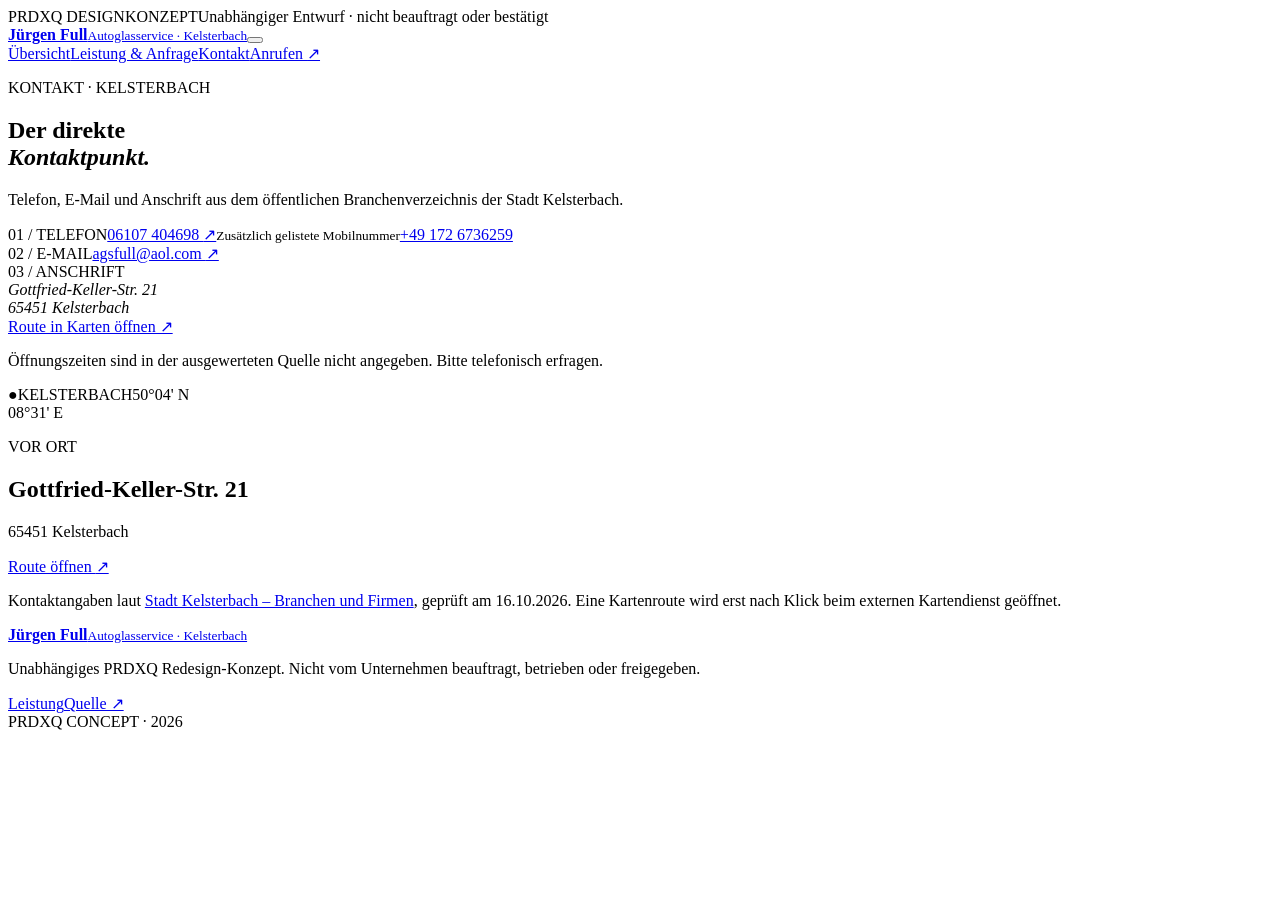
==== kontakt.html @ 8425705a "Add kontakt.html" ====
<!doctype html>
<html lang="de">
<head>
  <meta charset="utf-8"><meta name="viewport" content="width=device-width, initial-scale=1"><meta name="theme-color" content="#f2f0e9">
  <meta name="description" content="Telefon, E-Mail und Adresse des Autoglasservice Jürgen Full laut Stadt Kelsterbach.">
  <title>Kontakt & Anfahrt — Autoglasservice Jürgen Full</title><link rel="icon" href="favicon.svg" type="image/svg+xml"><link rel="stylesheet" href="styles.css"><script src="script.js" defer></script>
</head>
<body>
  <div class="concept-note"><span>PRDXQ DESIGNKONZEPT</span><span>Unabhängiger Entwurf · nicht beauftragt oder bestätigt</span></div>
  <header class="site-header"><a class="brand" href="index.html" aria-label="Autoglasservice Jürgen Full — Startseite"><span class="brand-mark" aria-hidden="true"><i></i><i></i><i></i></span><span class="brand-copy"><strong>Jürgen Full</strong><small>Autoglasservice · Kelsterbach</small></span></a><button class="menu-toggle" type="button" aria-expanded="false" aria-controls="site-nav" aria-label="Menü öffnen"><span></span><span></span></button><nav class="site-nav" id="site-nav" aria-label="Hauptnavigation"><a href="index.html">Übersicht</a><a href="leistungen.html">Leistung & Anfrage</a><a href="kontakt.html" aria-current="page">Kontakt</a><a class="nav-call" href="tel:+496107404698">Anrufen <span aria-hidden="true">↗</span></a></nav></header>
  <main class="inner-page contact-page">
    <section class="inner-hero"><p class="eyebrow"><span class="eyebrow-dot"></span> KONTAKT · KELSTERBACH</p><h1>Der direkte<br><em>Kontaktpunkt.</em></h1><p>Telefon, E-Mail und Anschrift aus dem öffentlichen Branchenverzeichnis der Stadt Kelsterbach.</p></section>
    <section class="contact-layout">
      <div class="contact-details">
        <article class="contact-detail"><span class="detail-index">01 / TELEFON</span><a href="tel:+496107404698">06107 404698 <span aria-hidden="true">↗</span></a><small>Zusätzlich gelistete Mobilnummer</small><a class="secondary-contact" href="tel:+491726736259">+49 172 6736259</a></article>
        <article class="contact-detail"><span class="detail-index">02 / E-MAIL</span><a href="mailto:agsfull@aol.com">agsfull@aol.com <span aria-hidden="true">↗</span></a></article>
        <article class="contact-detail"><span class="detail-index">03 / ANSCHRIFT</span><address>Gottfried-Keller-Str. 21<br>65451 Kelsterbach</address><a class="secondary-contact" href="https://www.google.com/maps/search/?api=1&query=Gottfried-Keller-Str.+21%2C+65451+Kelsterbach" target="_blank" rel="noreferrer">Route in Karten öffnen ↗</a></article>
        <p class="hours-note">Öffnungszeiten sind in der ausgewerteten Quelle nicht angegeben. Bitte telefonisch erfragen.</p>
      </div>
      <aside class="location-card"><div class="location-art" aria-hidden="true"><span class="map-ring ring-a"></span><span class="map-ring ring-b"></span><span class="map-line line-a"></span><span class="map-line line-b"></span><span class="map-pin">●</span><span class="map-label">KELSTERBACH</span><span class="map-coord">50°04' N<br>08°31' E</span></div><div class="location-card-copy"><p class="eyebrow">VOR ORT</p><h2>Gottfried-Keller-Str. 21</h2><p>65451 Kelsterbach</p><a class="arrow-link" href="https://www.google.com/maps/search/?api=1&query=Gottfried-Keller-Str.+21%2C+65451+Kelsterbach" target="_blank" rel="noreferrer">Route öffnen <span aria-hidden="true">↗</span></a></div></aside>
    </section>
    <p class="source-note">Kontaktangaben laut <a href="https://kelsterbach.de/Wirtschaft-Gewerbe/Branchen-und-Firmen/" target="_blank" rel="noreferrer">Stadt Kelsterbach – Branchen und Firmen</a>, geprüft am 16.10.2026. Eine Kartenroute wird erst nach Klick beim externen Kartendienst geöffnet.</p>
  </main>
  <footer class="site-footer"><a class="brand brand-footer" href="index.html"><span class="brand-mark" aria-hidden="true"><i></i><i></i><i></i></span><span class="brand-copy"><strong>Jürgen Full</strong><small>Autoglasservice · Kelsterbach</small></span></a><p>Unabhängiges PRDXQ Redesign-Konzept. Nicht vom Unternehmen beauftragt, betrieben oder freigegeben.</p><div class="footer-links"><a href="leistungen.html">Leistung</a><a href="https://kelsterbach.de/Wirtschaft-Gewerbe/Branchen-und-Firmen/" target="_blank" rel="noreferrer">Quelle ↗</a></div><span class="copyright">PRDXQ CONCEPT · 2026</span></footer>
</body>
</html>
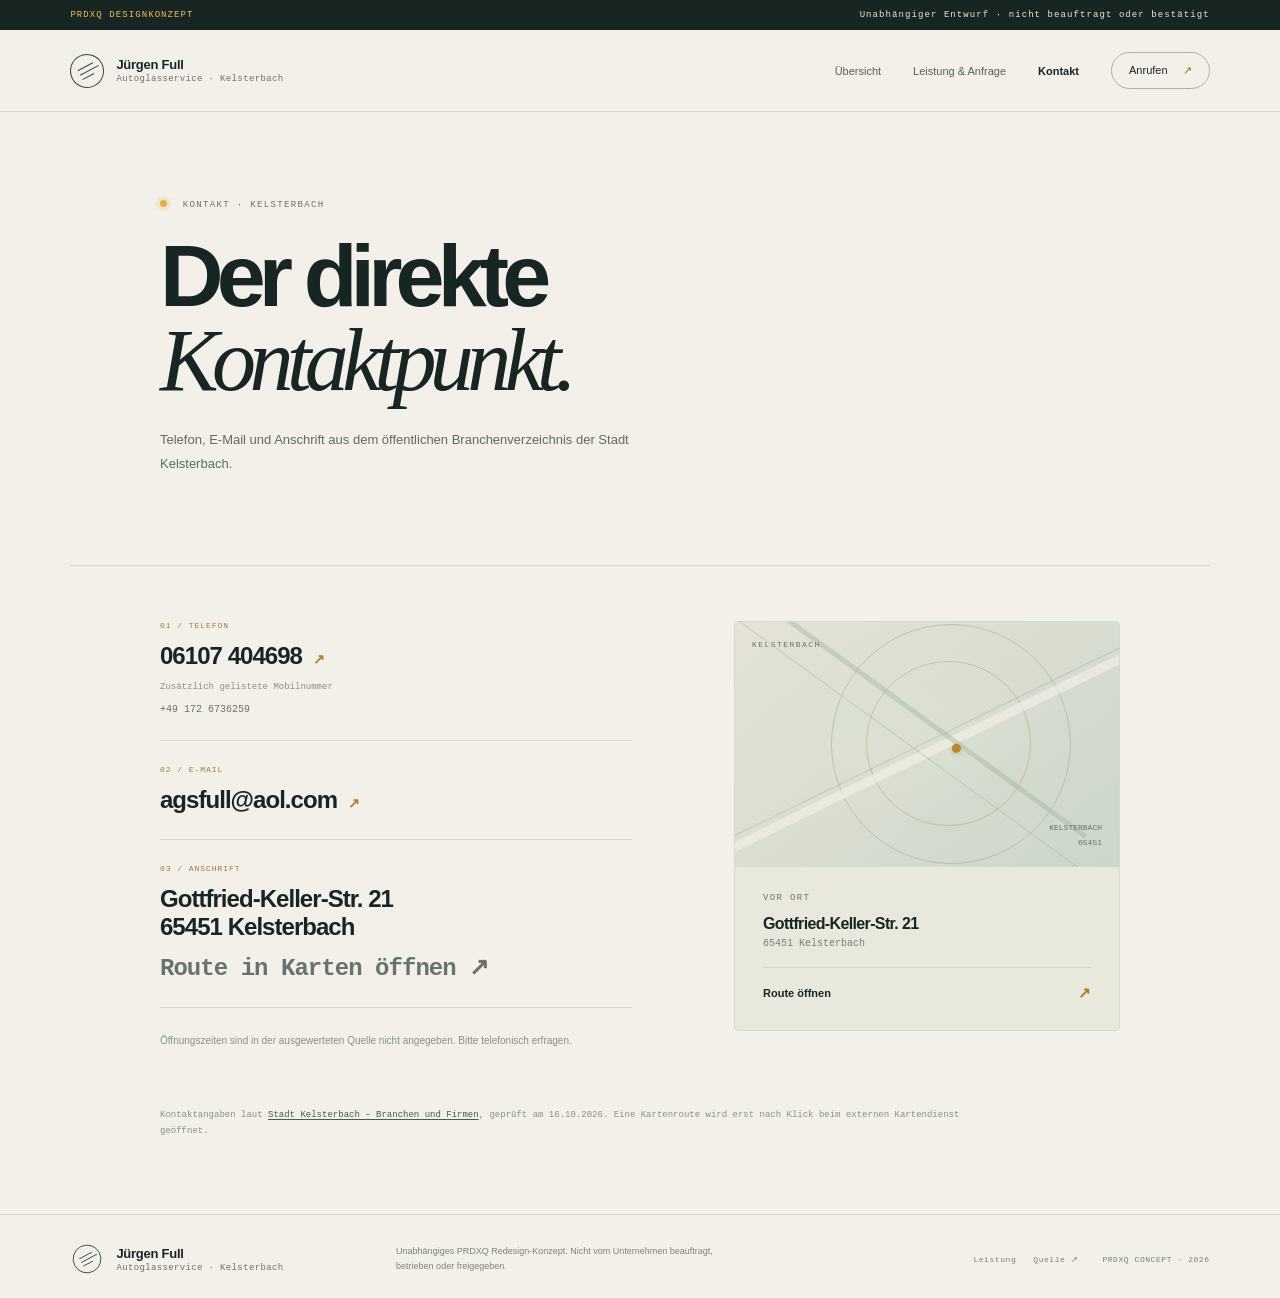
==== commit b0b6c7c7: "Remove unverified map coordinates" ====
--- a/kontakt.html
+++ b/kontakt.html
@@ -17,7 +17,7 @@
         <article class="contact-detail"><span class="detail-index">03 / ANSCHRIFT</span><address>Gottfried-Keller-Str. 21<br>65451 Kelsterbach</address><a class="secondary-contact" href="https://www.google.com/maps/search/?api=1&query=Gottfried-Keller-Str.+21%2C+65451+Kelsterbach" target="_blank" rel="noreferrer">Route in Karten öffnen ↗</a></article>
         <p class="hours-note">Öffnungszeiten sind in der ausgewerteten Quelle nicht angegeben. Bitte telefonisch erfragen.</p>
       </div>
-      <aside class="location-card"><div class="location-art" aria-hidden="true"><span class="map-ring ring-a"></span><span class="map-ring ring-b"></span><span class="map-line line-a"></span><span class="map-line line-b"></span><span class="map-pin">●</span><span class="map-label">KELSTERBACH</span><span class="map-coord">50°04' N<br>08°31' E</span></div><div class="location-card-copy"><p class="eyebrow">VOR ORT</p><h2>Gottfried-Keller-Str. 21</h2><p>65451 Kelsterbach</p><a class="arrow-link" href="https://www.google.com/maps/search/?api=1&query=Gottfried-Keller-Str.+21%2C+65451+Kelsterbach" target="_blank" rel="noreferrer">Route öffnen <span aria-hidden="true">↗</span></a></div></aside>
+      <aside class="location-card"><div class="location-art" aria-hidden="true"><span class="map-ring ring-a"></span><span class="map-ring ring-b"></span><span class="map-line line-a"></span><span class="map-line line-b"></span><span class="map-pin">●</span><span class="map-label">KELSTERBACH</span><span class="map-coord">KELSTERBACH<br>65451</span></div><div class="location-card-copy"><p class="eyebrow">VOR ORT</p><h2>Gottfried-Keller-Str. 21</h2><p>65451 Kelsterbach</p><a class="arrow-link" href="https://www.google.com/maps/search/?api=1&query=Gottfried-Keller-Str.+21%2C+65451+Kelsterbach" target="_blank" rel="noreferrer">Route öffnen <span aria-hidden="true">↗</span></a></div></aside>
     </section>
     <p class="source-note">Kontaktangaben laut <a href="https://kelsterbach.de/Wirtschaft-Gewerbe/Branchen-und-Firmen/" target="_blank" rel="noreferrer">Stadt Kelsterbach – Branchen und Firmen</a>, geprüft am 16.10.2026. Eine Kartenroute wird erst nach Klick beim externen Kartendienst geöffnet.</p>
   </main>
--- a/styles.css
+++ b/styles.css
@@ -0,0 +1,12 @@
+:root{--ink:#182623;--muted:#68736b;--paper:#f2f0e9;--card:#e7e6dc;--line:#d5d7cc;--green:#314a43;--amber:#e4ad4b;--white:#faf9f4;--mono:'SFMono-Regular',Consolas,'Liberation Mono',monospace;--sans:Inter,'Segoe UI',Arial,sans-serif;--serif:Georgia,'Times New Roman',serif}
+*{box-sizing:border-box}html{scroll-behavior:smooth}body{margin:0;background:var(--paper);color:var(--ink);font-family:var(--sans);-webkit-font-smoothing:antialiased}a{color:inherit;text-decoration:none}button,a{-webkit-tap-highlight-color:transparent}a:focus-visible,button:focus-visible{outline:3px solid #c78b25;outline-offset:4px}.concept-note{height:30px;background:var(--ink);color:#e8e6dc;display:flex;align-items:center;justify-content:space-between;padding:0 5.5vw;font:9px var(--mono);letter-spacing:.12em}.concept-note span:first-child{color:#f0bd62}.site-header{height:82px;padding:0 5.5vw;display:flex;align-items:center;justify-content:space-between;border-bottom:1px solid var(--line);position:relative;z-index:5;background:rgba(242,240,233,.9);backdrop-filter:blur(16px)}.brand{display:flex;gap:12px;align-items:center}.brand-mark{width:34px;height:34px;position:relative;border:1px solid var(--green);border-radius:50%;display:grid;place-items:center;transform:rotate(-28deg)}.brand-mark i{position:absolute;width:17px;height:1px;background:var(--green);left:8px}.brand-mark i:nth-child(1){top:11px}.brand-mark i:nth-child(2){top:16px;width:21px}.brand-mark i:nth-child(3){top:21px;width:13px}.brand-copy{display:grid;gap:2px}.brand-copy strong{font-size:13px;letter-spacing:-.02em}.brand-copy small{font:9px var(--mono);letter-spacing:.04em;color:var(--muted)}.site-nav{display:flex;align-items:center;gap:32px}.site-nav>a{font-size:11px;color:#536059;transition:color .2s}.site-nav>a:hover,.site-nav>a[aria-current=page]{color:var(--ink)}.site-nav>a[aria-current=page]{font-weight:700}.site-nav .nav-call{border:1px solid #aab3a8;border-radius:99px;padding:11px 17px;color:var(--ink)}.nav-call span{margin-left:12px;color:#a36c18}.menu-toggle{display:none}
+.hero{min-height:610px;padding:74px 5.5vw 48px;position:relative;display:grid;grid-template-columns:1fr 1fr;align-items:center;overflow:hidden}.hero-copy{position:relative;z-index:2;max-width:570px}.eyebrow{font:9px var(--mono);letter-spacing:.15em;color:#68736b;margin:0 0 25px}.eyebrow-dot{display:inline-block;width:7px;height:7px;margin-right:9px;border-radius:50%;background:var(--amber);box-shadow:0 0 0 4px #e4ad4b2b}.hero h1,.inner-hero h1{font-size:clamp(56px,7.5vw,104px);line-height:.96;letter-spacing:-.078em;font-weight:600;margin:0;color:var(--ink)}h1 em,h2 em{font-family:var(--serif);font-weight:400;letter-spacing:-.075em}.hero-intro{max-width:390px;font-size:14px;line-height:1.85;color:#56625b;margin:30px 0 24px}.hero-actions{display:flex;align-items:center;gap:24px;flex-wrap:wrap}.button{min-height:50px;border-radius:99px;padding:0 21px;display:inline-flex;align-items:center;justify-content:center;gap:20px;font-size:11px;font-weight:700;transition:transform .2s,background .2s}.button:hover{transform:translateY(-2px)}.button-dark{background:var(--ink);color:var(--white)}.button-dark:hover{background:#2b4039}.button span{font-size:14px;color:#efbb5c}.text-link,.arrow-link{font-size:11px;font-weight:700;display:inline-flex;gap:12px;align-items:center}.text-link span,.arrow-link span{color:#b77b1c;font-size:15px}.hero-footnote{font:9px var(--mono);color:#879087;margin-top:17px}.hero-visual{height:440px;position:relative;display:grid;place-items:center}.hero-visual:before{content:"";position:absolute;width:min(38vw,440px);aspect-ratio:1;border-radius:50%;background:radial-gradient(circle at 35% 35%,#fbf9f1 0,#e1e0d2 44%,#cad4c8 68%,#dad8c8 100%);box-shadow:inset 0 0 60px #fff8,0 30px 70px #29382d12}.glass-illustration{position:relative;width:min(100%,590px);z-index:1;filter:drop-shadow(6px 28px 22px #2b39301c);animation:float 7s ease-in-out infinite}.visual-orbit{position:absolute;border:1px solid #9ea99d77;border-radius:50%;width:470px;height:250px;transform:rotate(-19deg)}.orbit-two{width:520px;height:305px;transform:rotate(33deg);border-color:#bbad8d66}.visual-caption{position:absolute;bottom:4px;left:11%;right:5%;display:flex;justify-content:space-between;font:8px var(--mono);letter-spacing:.1em;color:#7d887f}.visual-spark{position:absolute;top:30px;right:16%;font-size:26px;color:#c58e31}.hero-index{position:absolute;right:5.5vw;bottom:49px;font:8px/1.8 var(--mono);letter-spacing:.12em;text-align:right;color:#8c958c}
+.quick-facts{margin:0 5.5vw;border-top:1px solid var(--line);border-bottom:1px solid var(--line);display:grid;grid-template-columns:repeat(3,1fr);padding:21px 0}.quick-facts>div{display:grid;gap:8px;padding:0 24px;border-right:1px solid var(--line)}.quick-facts>div:first-child{padding-left:0}.quick-facts>div:last-child{border:0}.fact-label{font:8px var(--mono);letter-spacing:.13em;color:#92978e}.quick-facts strong,.quick-facts a{font-size:12px;font-weight:600}.quick-facts a span{color:#b77b1c;margin-left:7px}.section-wrap{padding:112px 12vw 118px;display:grid;grid-template-columns:1fr 1fr;gap:10vw;align-items:center}.section-heading .eyebrow{margin-bottom:20px}.section-heading h2,.contact-band h2,.inline-cta h2{font-size:clamp(38px,5vw,61px);letter-spacing:-.07em;line-height:1.03;font-weight:600;margin:0}.approach-body p{font-size:14px;line-height:1.9;color:#59635c;max-width:430px;margin:0 0 28px}.contact-band{margin:0 5.5vw 94px;background:var(--green);color:var(--white);border-radius:6px;padding:52px 6vw;display:flex;align-items:flex-end;justify-content:space-between;position:relative;overflow:hidden;min-height:260px}.contact-band .eyebrow{color:#b7c4b8}.contact-band h2{font-size:clamp(40px,5vw,64px)}.contact-band h2 em{color:#e9ba66}.contact-band-action{max-width:310px;position:relative;z-index:1}.contact-band-action p{font-size:11px;line-height:1.8;color:#c2ccc1;margin:0 0 20px}.button-light{background:#f5f1e6;color:var(--ink)}.button-light span{color:#a36c18}.band-mark{position:absolute;right:28%;top:-74px;font:270px/.9 var(--serif);color:#ffffff0a;letter-spacing:-.14em}
+.site-footer{border-top:1px solid var(--line);padding:27px 5.5vw 22px;display:grid;grid-template-columns:1.1fr 1.4fr 1fr auto;gap:24px;align-items:center}.brand-footer .brand-mark{transform:rotate(-28deg) scale(.84)}.site-footer>p{font-size:9px;line-height:1.7;color:#7b847b;max-width:340px;margin:0}.footer-links{display:flex;gap:17px;justify-content:flex-end}.footer-links a,.copyright{font:8px var(--mono);letter-spacing:.07em;color:#788279}.copyright{white-space:nowrap}
+.inner-page{padding:0 5.5vw 75px}.inner-hero{min-height:390px;position:relative;padding:88px 7vw 65px;border-bottom:1px solid var(--line);overflow:hidden}.inner-hero .eyebrow{margin-bottom:24px}.inner-hero h1{font-size:clamp(50px,7vw,88px)}.inner-hero>p:not(.eyebrow){font-size:13px;line-height:1.85;color:#606a62;max-width:525px;margin:24px 0}.inner-hero .button{margin-top:5px}.inner-hero-stamp{position:absolute;right:9%;top:105px;width:130px;height:130px;border:1px solid #a9b2a6;border-radius:50%;display:grid;place-content:center;text-align:center;font:8px/1.8 var(--mono);letter-spacing:.15em;color:#738076;transform:rotate(12deg)}.service-panel{display:grid;grid-template-columns:70px 1fr 58px;gap:25px;align-items:start;padding:56px 7vw 60px;border-bottom:1px solid var(--line)}.service-number{font:11px var(--mono);color:#b17d2d;padding-top:4px}.service-panel .eyebrow{margin:0 0 15px}.service-panel h2{font-size:37px;letter-spacing:-.05em;margin:0 0 14px}.service-panel p:not(.eyebrow){max-width:650px;color:#68736b;line-height:1.85;font-size:12px;margin:0}.round-arrow{width:48px;height:48px;border:1px solid #a5afa5;border-radius:50%;display:grid;place-items:center;font-size:18px;transition:all .2s}.round-arrow:hover{background:var(--ink);color:var(--white);border-color:var(--ink)}.steps-section{padding:65px 7vw 78px}.steps-section>.eyebrow{margin-bottom:28px}.steps-grid{display:grid;grid-template-columns:repeat(3,1fr);border-top:1px solid var(--line)}.steps-grid article{padding:22px 25px 8px 0;border-right:1px solid var(--line);min-height:150px}.steps-grid article+article{padding-left:25px}.steps-grid article:last-child{border:0}.steps-grid article>span,.detail-index{font:8px var(--mono);letter-spacing:.12em;color:#a57a35}.steps-grid h3{font-size:15px;margin:17px 0 8px}.steps-grid p{font-size:10px;line-height:1.7;color:#768077;margin:0;max-width:230px}.inline-cta{border-top:1px solid var(--line);border-bottom:1px solid var(--line);padding:29px 7vw;display:flex;align-items:center;justify-content:space-between}.inline-cta .eyebrow{margin:0 0 7px}.inline-cta h2{font:600 24px var(--mono);letter-spacing:-.06em}.source-note{font:9px/1.8 var(--mono);color:#899187;max-width:850px;margin:28px 7vw 0}.source-note a{color:#455d51;text-decoration:underline;text-underline-offset:2px}
+.contact-page .inner-hero{min-height:345px}.contact-page .inner-hero>p:not(.eyebrow){max-width:480px}.contact-layout{padding:55px 7vw 35px;display:grid;grid-template-columns:1.1fr .9fr;gap:8vw}.contact-detail{padding:0 0 25px;margin-bottom:24px;border-bottom:1px solid var(--line);display:grid;gap:12px}.contact-detail>a:first-of-type,.contact-detail address{font-style:normal;font-size:clamp(17px,2vw,24px);font-weight:600;letter-spacing:-.04em}.contact-detail>a:first-of-type span{font-size:14px;color:#af7d2f;margin-left:5px}.contact-detail small{font:9px var(--mono);color:#899187}.contact-detail .secondary-contact{font:10px var(--mono);color:#68736b}.hours-note{font-size:10px;line-height:1.7;color:#879087;margin:5px 0}.location-card{align-self:start;border:1px solid #d4d8cd;border-radius:4px;overflow:hidden;background:#e8e8dd}.location-art{height:245px;position:relative;overflow:hidden;background:radial-gradient(ellipse at 30% 40%,#dbe1d2 0,transparent 50%),linear-gradient(140deg,#e6e3d7,#cbd7c9)}.location-art:before,.location-art:after{content:"";position:absolute;width:150%;height:1px;background:#9aaa9666;top:45%;left:-20%;transform:rotate(-26deg)}.location-art:after{transform:rotate(36deg);top:61%}.map-ring{position:absolute;border:1px solid #91a3977a;border-radius:50%;width:240px;height:240px;left:25%;top:1%}.ring-b{width:165px;height:165px;left:34%;top:16%;border-color:#ad997476}.map-line{position:absolute;width:120%;height:9px;background:#f4f1e8aa;top:50%;left:-8%;transform:rotate(-26deg)}.line-b{width:110%;height:5px;top:36%;transform:rotate(36deg);background:#a8b8a47a}.map-pin{position:absolute;top:46%;left:56%;font-size:21px;color:#c0882e;text-shadow:0 2px 4px #394a3829}.map-label{position:absolute;left:17px;top:18px;font:8px var(--mono);letter-spacing:.18em;color:#65756a}.map-coord{position:absolute;right:17px;bottom:17px;font:8px/1.8 var(--mono);color:#65756a;text-align:right}.location-card-copy{padding:26px 28px 28px}.location-card-copy .eyebrow{margin:0 0 12px}.location-card-copy h2{font-size:16px;letter-spacing:-.04em;margin:0 0 5px}.location-card-copy>p:not(.eyebrow){font:10px var(--mono);color:#758076;margin:0 0 18px}.location-card-copy .arrow-link{border-top:1px solid #d3d8ce;padding-top:16px;width:100%;justify-content:space-between}.contact-page .source-note{margin-top:18px}
+@keyframes float{0%,100%{transform:translateY(0) rotate(-1deg)}50%{transform:translateY(-9px) rotate(1deg)}}
+@media(max-width:900px){.site-header{padding:0 4vw}.hero{padding-left:5vw;padding-right:5vw;min-height:555px}.hero-visual{height:380px}.visual-orbit{width:370px;height:220px}.quick-facts{margin:0 5vw}.section-wrap{padding:90px 8vw;gap:7vw}.site-footer{grid-template-columns:1fr 1.4fr;row-gap:20px}.footer-links{justify-content:flex-start}.copyright{justify-self:end}.inner-page{padding-left:4vw;padding-right:4vw}.inner-hero{padding-left:5vw}.service-panel,.steps-section,.contact-layout{padding-left:5vw;padding-right:5vw}}
+@media(max-width:650px){.concept-note{height:auto;min-height:34px;padding:7px 5vw;gap:12px;font-size:7px}.concept-note span:last-child{text-align:right}.site-header{height:72px;padding:0 5vw}.menu-toggle{display:grid;gap:5px;border:1px solid #aab3a8;background:transparent;border-radius:50%;width:40px;height:40px;place-content:center;cursor:pointer}.menu-toggle span{width:14px;height:1px;background:var(--ink);transition:transform .2s}.menu-toggle[aria-expanded=true] span:first-child{transform:translateY(3px) rotate(45deg)}.menu-toggle[aria-expanded=true] span:last-child{transform:translateY(-3px) rotate(-45deg)}.site-nav{display:none;position:absolute;top:71px;left:0;right:0;background:rgba(242,240,233,.97);padding:16px 5vw 24px;border-bottom:1px solid var(--line);backdrop-filter:blur(16px);align-items:stretch;gap:0}.site-nav.is-open{display:grid}.site-nav>a{padding:14px 0;border-bottom:1px solid #dce0d6;font-size:12px}.site-nav .nav-call{margin-top:12px;padding:13px 16px;border:1px solid #aab3a8;border-radius:99px;text-align:center}.hero{display:flex;flex-direction:column;align-items:stretch;padding:62px 6vw 36px;min-height:unset}.hero h1{font-size:clamp(56px,15vw,82px)}.hero-intro{font-size:13px;margin-top:23px;max-width:340px}.hero-visual{height:310px;margin:13px -3vw 0}.hero-visual:before{width:74vw}.glass-illustration{width:110%}.visual-orbit{width:87vw;height:50vw}.orbit-two{width:94vw;height:56vw}.visual-caption{left:8%;right:5%;bottom:3px;font-size:7px}.visual-spark{right:10%;top:8px}.hero-index{right:7vw;bottom:42px;font-size:7px}.hero-actions{gap:18px}.button{min-height:48px}.quick-facts{margin:0 6vw;padding:16px 0;grid-template-columns:1fr;gap:0}.quick-facts>div,.quick-facts>div:first-child{padding:13px 0;border-right:0;border-bottom:1px solid var(--line);grid-template-columns:1fr 1.5fr;align-items:center}.quick-facts>div:last-child{border-bottom:0}.section-wrap{padding:72px 7vw;grid-template-columns:1fr;gap:22px}.section-heading h2,.contact-band h2{font-size:48px}.approach-body p{font-size:12px}.contact-band{margin:0 5vw 65px;padding:33px 7vw;display:block;min-height:unset}.contact-band-action{margin-top:24px}.band-mark{right:7%;top:-36px;font-size:195px}.site-footer{padding:25px 6vw 18px;grid-template-columns:1fr;gap:17px}.site-footer>p{max-width:400px}.footer-links{gap:20px}.copyright{justify-self:start}.inner-page{padding:0 5vw 58px}.inner-hero,.contact-page .inner-hero{min-height:unset;padding:65px 3vw 48px}.inner-hero h1{font-size:clamp(49px,13vw,70px)}.inner-hero>p:not(.eyebrow){font-size:12px;max-width:410px}.inner-hero-stamp{right:0;top:30px;width:78px;height:78px;font-size:6px;opacity:.72}.service-panel{grid-template-columns:35px 1fr 43px;gap:10px;padding:38px 3vw}.service-panel h2{font-size:30px}.service-panel p:not(.eyebrow){font-size:11px}.round-arrow{width:38px;height:38px}.steps-section{padding:48px 3vw 55px}.steps-grid{grid-template-columns:1fr}.steps-grid article,.steps-grid article+article{min-height:unset;padding:17px 0;border-right:0;border-bottom:1px solid var(--line)}.steps-grid article:last-child{border-bottom:0}.steps-grid h3{margin:9px 0 5px}.steps-grid p{max-width:none}.inline-cta{padding:22px 3vw}.inline-cta h2{font-size:17px}.inline-cta .button{min-height:43px;padding:0 15px;gap:12px;font-size:10px}.source-note{margin:23px 3vw 0;font-size:8px}.contact-layout{padding:38px 3vw 18px;grid-template-columns:1fr;gap:30px}.contact-detail{padding-bottom:19px;margin-bottom:18px}.contact-detail>a:first-of-type,.contact-detail address{font-size:20px}.location-art{height:210px}.location-card-copy{padding:22px}.hours-note{font-size:9px}}
+@media(prefers-reduced-motion:reduce){html{scroll-behavior:auto}*,*::before,*::after{animation-duration:.01ms!important;animation-iteration-count:1!important;transition-duration:.01ms!important}}
+
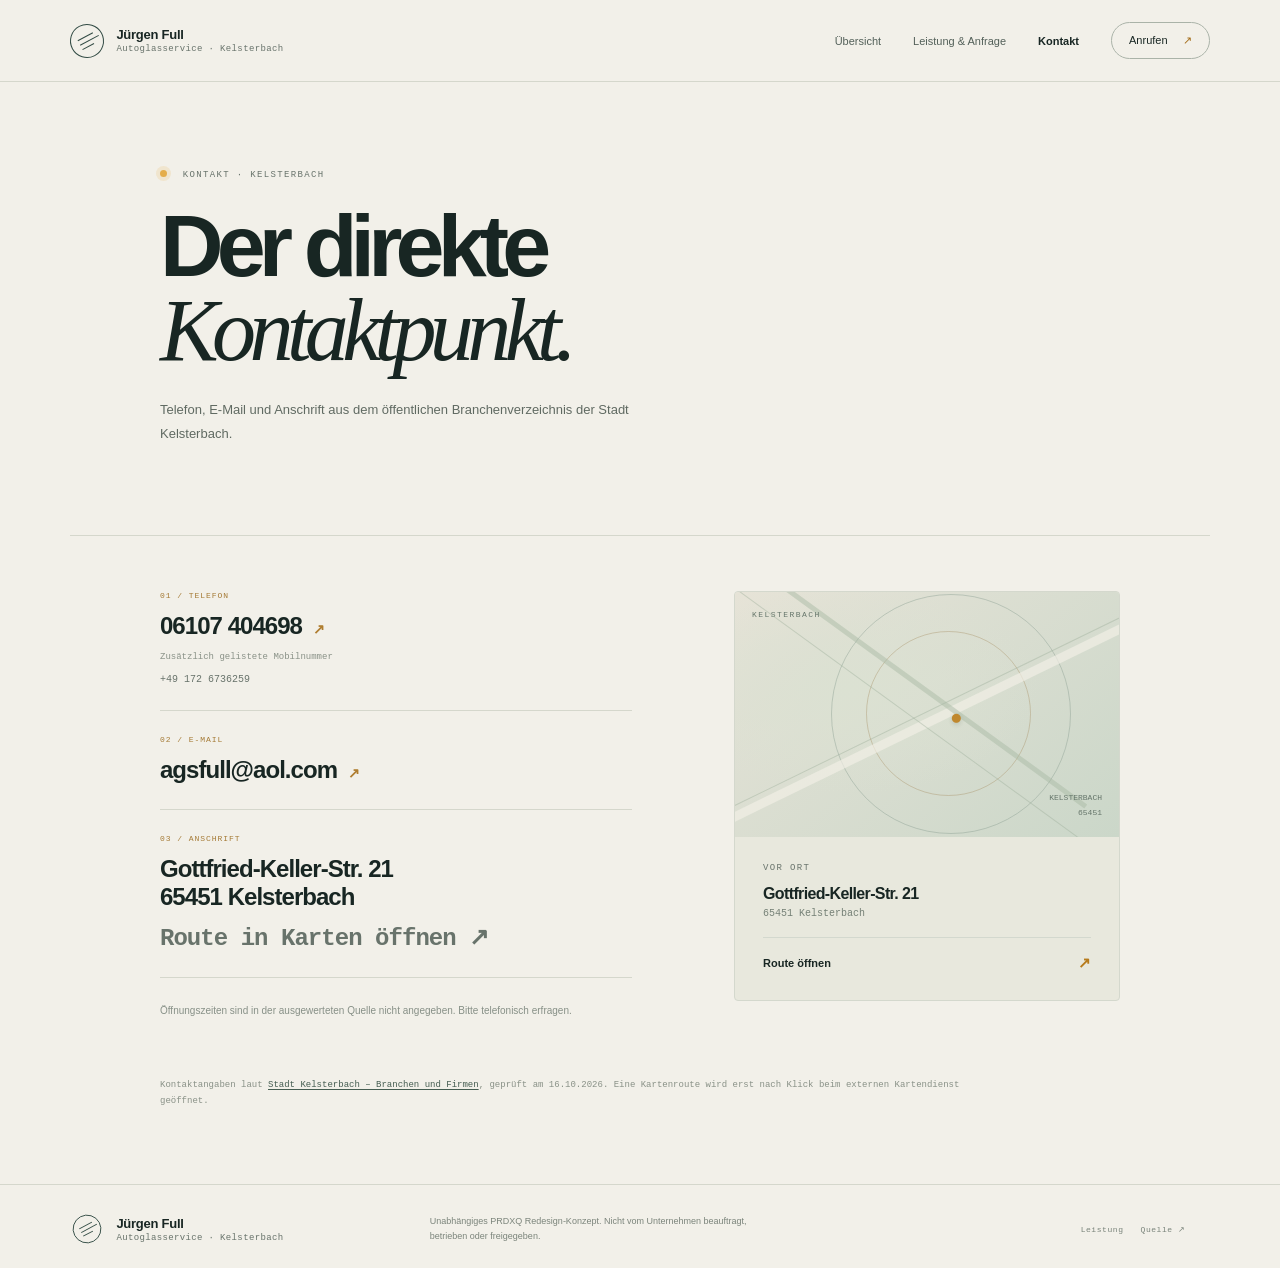
==== commit c419b08c: "Remove visible concept labels for client presentation" ====
--- a/kontakt.html
+++ b/kontakt.html
@@ -6,7 +6,7 @@
   <title>Kontakt & Anfahrt — Autoglasservice Jürgen Full</title><link rel="icon" href="favicon.svg" type="image/svg+xml"><link rel="stylesheet" href="styles.css"><script src="script.js" defer></script>
 </head>
 <body>
-  <div class="concept-note"><span>PRDXQ DESIGNKONZEPT</span><span>Unabhängiger Entwurf · nicht beauftragt oder bestätigt</span></div>
+  
   <header class="site-header"><a class="brand" href="index.html" aria-label="Autoglasservice Jürgen Full — Startseite"><span class="brand-mark" aria-hidden="true"><i></i><i></i><i></i></span><span class="brand-copy"><strong>Jürgen Full</strong><small>Autoglasservice · Kelsterbach</small></span></a><button class="menu-toggle" type="button" aria-expanded="false" aria-controls="site-nav" aria-label="Menü öffnen"><span></span><span></span></button><nav class="site-nav" id="site-nav" aria-label="Hauptnavigation"><a href="index.html">Übersicht</a><a href="leistungen.html">Leistung & Anfrage</a><a href="kontakt.html" aria-current="page">Kontakt</a><a class="nav-call" href="tel:+496107404698">Anrufen <span aria-hidden="true">↗</span></a></nav></header>
   <main class="inner-page contact-page">
     <section class="inner-hero"><p class="eyebrow"><span class="eyebrow-dot"></span> KONTAKT · KELSTERBACH</p><h1>Der direkte<br><em>Kontaktpunkt.</em></h1><p>Telefon, E-Mail und Anschrift aus dem öffentlichen Branchenverzeichnis der Stadt Kelsterbach.</p></section>
@@ -21,7 +21,7 @@
     </section>
     <p class="source-note">Kontaktangaben laut <a href="https://kelsterbach.de/Wirtschaft-Gewerbe/Branchen-und-Firmen/" target="_blank" rel="noreferrer">Stadt Kelsterbach – Branchen und Firmen</a>, geprüft am 16.10.2026. Eine Kartenroute wird erst nach Klick beim externen Kartendienst geöffnet.</p>
   </main>
-  <footer class="site-footer"><a class="brand brand-footer" href="index.html"><span class="brand-mark" aria-hidden="true"><i></i><i></i><i></i></span><span class="brand-copy"><strong>Jürgen Full</strong><small>Autoglasservice · Kelsterbach</small></span></a><p>Unabhängiges PRDXQ Redesign-Konzept. Nicht vom Unternehmen beauftragt, betrieben oder freigegeben.</p><div class="footer-links"><a href="leistungen.html">Leistung</a><a href="https://kelsterbach.de/Wirtschaft-Gewerbe/Branchen-und-Firmen/" target="_blank" rel="noreferrer">Quelle ↗</a></div><span class="copyright">PRDXQ CONCEPT · 2026</span></footer>
+  <footer class="site-footer"><a class="brand brand-footer" href="index.html"><span class="brand-mark" aria-hidden="true"><i></i><i></i><i></i></span><span class="brand-copy"><strong>Jürgen Full</strong><small>Autoglasservice · Kelsterbach</small></span></a><p>Unabhängiges PRDXQ Redesign-Konzept. Nicht vom Unternehmen beauftragt, betrieben oder freigegeben.</p><div class="footer-links"><a href="leistungen.html">Leistung</a><a href="https://kelsterbach.de/Wirtschaft-Gewerbe/Branchen-und-Firmen/" target="_blank" rel="noreferrer">Quelle ↗</a></div><span class="copyright"></span></footer>
 </body>
 </html>
 
